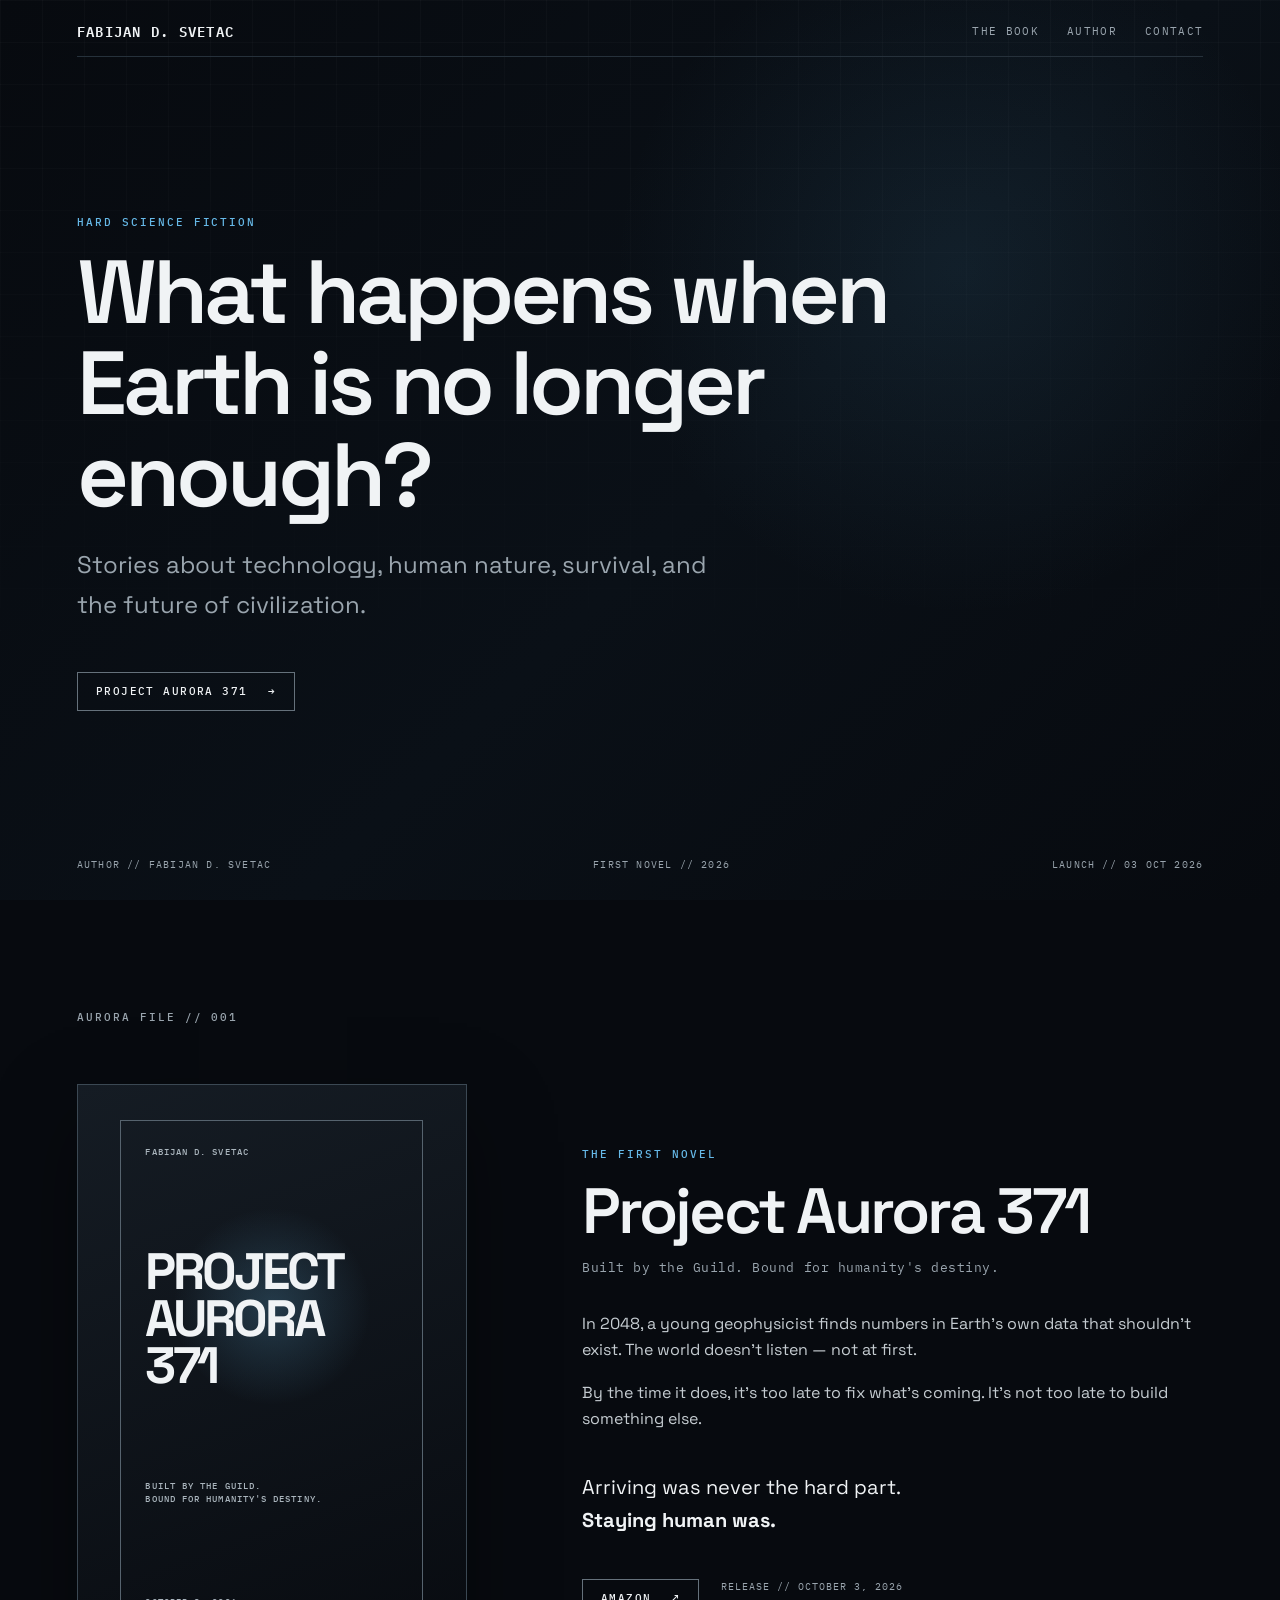
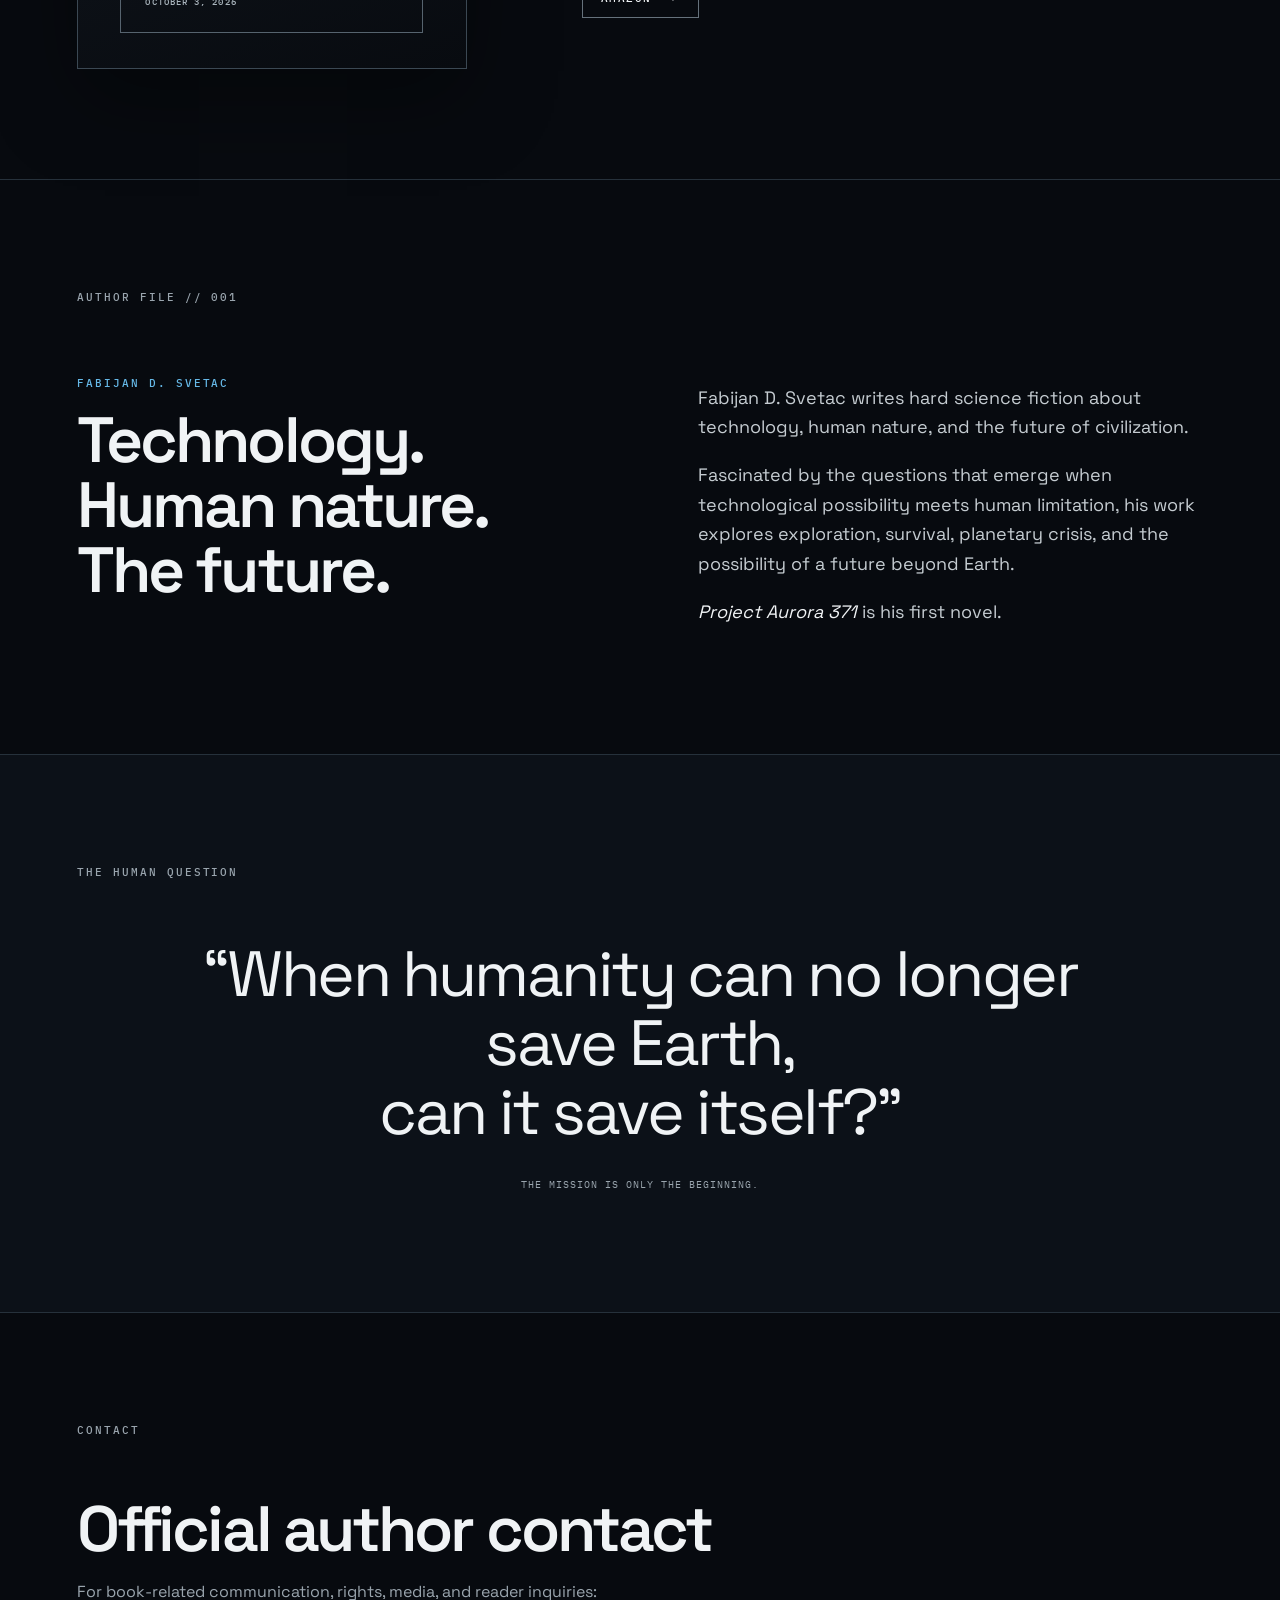
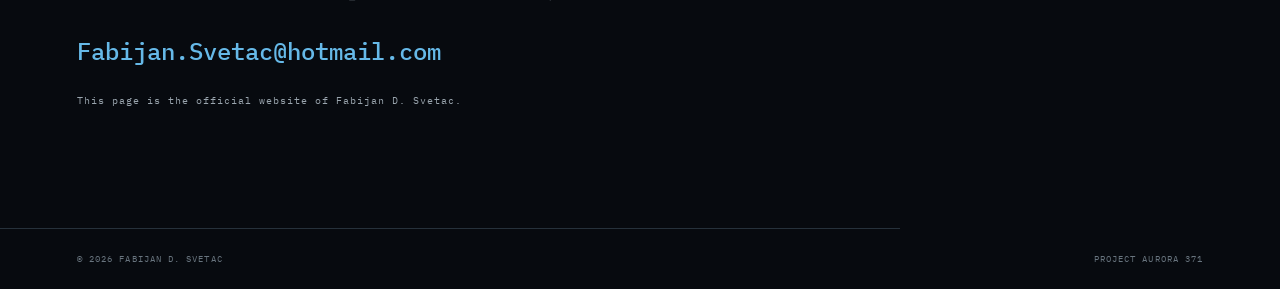
==== index.html @ a47ae898 "fabijan.svetac@hotmail.com" ====
<!DOCTYPE html>
<html lang="en">
<head>
  <meta charset="UTF-8">
  <meta name="viewport" content="width=device-width, initial-scale=1.0">
  <meta name="description" content="Fabijan D. Svetac — hard science fiction about technology, human nature, and the future of civilization. Author of Project Aurora 371.">
  <meta name="robots" content="index, follow">
  <title>Fabijan D. Svetac | Hard Science Fiction</title>
  <link rel="stylesheet" href="styles.css">
</head>
<body>
  <header class="hero">
    <!-- <div class="hud hud-top">FDS // AUTHOR FILE // 001</div> -->
    <nav>
      <a class="brand" href="#top">FABIJAN D. SVETAC</a>
      <div class="nav-links">
        <a href="#book">THE BOOK</a>
        <a href="#author">AUTHOR</a>
        <a href="#contact">CONTACT</a>
      </div>
    </nav>

    <div class="hero-content" id="top">
      <p class="eyebrow">HARD SCIENCE FICTION</p>
      <h1>What happens when<br>Earth is no longer enough?</h1>
      <p class="lead">
        Stories about technology, human nature, survival, and the future of civilization.
      </p>
      <a class="button" href="#book">PROJECT AURORA 371 <span>→</span></a>
    </div>

    <div class="hero-meta">
      <span>AUTHOR // FABIJAN D. SVETAC</span>
      <span>FIRST NOVEL // 2026</span>
      <span>LAUNCH // 03 OCT 2026</span>
    </div>
  </header>

  <main>
    <section class="section book-section" id="book">
      <div class="section-label">AURORA FILE // 001</div>
      <div class="book-grid">
        <div class="book-placeholder" aria-label="Project Aurora 371 cover placeholder">
          <div class="cover-inner">
            <small>FABIJAN D. SVETAC</small>
            <strong>PROJECT<br>AURORA<br>371</strong>
            <span>BUILT BY THE GUILD.<br>BOUND FOR HUMANITY'S DESTINY.</span>
            <em>OCTOBER 3, 2026</em>
          </div>
        </div>

        <div class="book-copy">
          <p class="eyebrow">THE FIRST NOVEL</p>
          <h2>Project Aurora 371</h2>
          <p class="tagline">Built by the Guild. Bound for humanity's destiny.</p>

          <p>
            In 2048, a young geophysicist finds numbers in Earth's own data that shouldn't exist.
            The world doesn't listen — not at first.
          </p>
          <p>
            By the time it does, it's too late to fix what's coming. It's not too late to build
            something else.
          </p>
          <p class="closing-line">Arriving was never the hard part.<br><strong>Staying human was.</strong></p>

          <div class="book-actions">
            <a class="button" href="https://www.amazon.com/dp/B0HFXD8DMG" target="_blank" rel="noopener">AMAZON <span>↗</span></a>
            <span class="release">RELEASE // OCTOBER 3, 2026</span>
          </div>
        </div>
      </div>
    </section>

    <section class="section author-section" id="author">
      <div class="section-label">AUTHOR FILE // 001</div>
      <div class="author-grid">
        <div>
          <p class="eyebrow">FABIJAN D. SVETAC</p>
          <h2>Technology.<br>Human nature.<br>The future.</h2>
        </div>
        <div class="author-copy">
          <p>
            Fabijan D. Svetac writes hard science fiction about technology, human nature,
            and the future of civilization.
          </p>
          <p>
            Fascinated by the questions that emerge when technological possibility meets
            human limitation, his work explores exploration, survival, planetary crisis,
            and the possibility of a future beyond Earth.
          </p>
          <p><em>Project Aurora 371</em> is his first novel.</p>
        </div>
      </div>
    </section>

    <section class="section question-section">
      <div class="section-label">THE HUMAN QUESTION</div>
      <blockquote>
        “When humanity can no longer save Earth,<br>
        can it save itself?”
      </blockquote>
      <p class="question-note">THE MISSION IS ONLY THE BEGINNING.</p>
    </section>

    <section class="section contact-section" id="contact">
      <div class="section-label">CONTACT</div>
      <h2>Official author contact</h2>
      <p>
        For book-related communication, rights, media, and reader inquiries:
      </p>
      <!-- Replace the two placeholders below with the official author email before publishing. -->
      <a class="email" href="mailto:Fabijan.Svetac@hotmail.com">Fabijan.Svetac@hotmail.com</a>
      <p class="small-note">
        This page is the official website of Fabijan D. Svetac.
      </p>
    </section>
  </main>

  <footer>
    <span>© 2026 FABIJAN D. SVETAC</span>
    <span>PROJECT AURORA 371</span>
  </footer>
</body>
</html>
---- styles.css ----
@import url('https://fonts.googleapis.com/css2?family=IBM+Plex+Mono:wght@400;500;600&family=Space+Grotesk:wght@400;500;600;700&display=swap');

:root {
  --bg: #070a0f;
  --panel: #0c1118;
  --text: #f0f3f5;
  --muted: #9aa5ae;
  --line: #26313b;
  --accent: #66b9e8;
}

* { box-sizing: border-box; }

html { scroll-behavior: smooth; }

body {
  margin: 0;
  background: var(--bg);
  color: var(--text);
  font-family: "Space Grotesk", Arial, sans-serif;
  line-height: 1.65;
}

a { color: inherit; text-decoration: none; }

.hero {
  min-height: 100vh;
  padding: 24px 6vw 28px;
  display: flex;
  flex-direction: column;
  justify-content: space-between;
  position: relative;
  overflow: hidden;
  background:
    radial-gradient(circle at 75% 30%, rgba(65, 125, 160, .14), transparent 30%),
    linear-gradient(135deg, #070a0f 0%, #0a1017 55%, #070a0f 100%);
}

.hero::after {
  content: "";
  position: absolute;
  inset: 0;
  pointer-events: none;
  background-image:
    linear-gradient(rgba(255,255,255,.025) 1px, transparent 1px),
    linear-gradient(90deg, rgba(255,255,255,.025) 1px, transparent 1px);
  background-size: 42px 42px;
  mask-image: linear-gradient(to bottom, black, transparent 90%);
}

.hud {
  position: absolute;
  z-index: 2;
  font: 500 11px/1 "IBM Plex Mono", monospace;
  letter-spacing: .18em;
  color: var(--muted);
}

.hud-top { top: 24px; right: 6vw; }

nav {
  z-index: 3;
  display: flex;
  justify-content: space-between;
  align-items: center;
  border-bottom: 1px solid var(--line);
  padding-bottom: 18px;
}

.brand {
  font: 600 14px/1 "IBM Plex Mono", monospace;
  letter-spacing: .09em;
}

.nav-links {
  display: flex;
  gap: 28px;
  font: 400 11px/1 "IBM Plex Mono", monospace;
  letter-spacing: .12em;
  color: var(--muted);
}

.nav-links a:hover, .brand:hover { color: var(--text); }

.hero-content {
  z-index: 2;
  max-width: 850px;
  padding: 9vh 0;
}

.eyebrow, .section-label {
  font: 500 11px/1.3 "IBM Plex Mono", monospace;
  letter-spacing: .18em;
  color: var(--accent);
  text-transform: uppercase;
}

h1, h2 {
  font-weight: 600;
  letter-spacing: -.045em;
  line-height: 1.02;
  margin: 18px 0 24px;
}

h1 { font-size: clamp(48px, 7vw, 96px); }
h2 { font-size: clamp(40px, 5vw, 68px); }

.lead {
  max-width: 650px;
  color: var(--muted);
  font-size: clamp(18px, 2vw, 24px);
}

.button {
  display: inline-flex;
  gap: 20px;
  align-items: center;
  margin-top: 24px;
  padding: 13px 18px;
  border: 1px solid #65717b;
  font: 500 11px/1 "IBM Plex Mono", monospace;
  letter-spacing: .13em;
  transition: .2s ease;
}

.button:hover {
  border-color: var(--accent);
  background: rgba(102,185,232,.08);
}

.hero-meta {
  z-index: 2;
  display: flex;
  justify-content: space-between;
  gap: 20px;
  color: var(--muted);
  font: 400 10px/1.4 "IBM Plex Mono", monospace;
  letter-spacing: .12em;
}

.section {
  padding: 110px 6vw;
  border-bottom: 1px solid var(--line);
}

.section-label {
  margin-bottom: 60px;
  color: var(--muted);
}

.book-grid, .author-grid {
  max-width: 1200px;
  margin: 0 auto;
  display: grid;
  grid-template-columns: minmax(260px, 390px) 1fr;
  gap: 9vw;
  align-items: center;
}

.book-placeholder {
  aspect-ratio: 2 / 3;
  background:
    radial-gradient(circle at 50% 38%, rgba(104,184,228,.23), transparent 24%),
    linear-gradient(160deg, #151c24, #080b10);
  border: 1px solid #3b4853;
  box-shadow: 0 30px 80px rgba(0,0,0,.35);
  display: flex;
  align-items: center;
  justify-content: center;
}

.cover-inner {
  width: 78%;
  height: 88%;
  border: 1px solid #56636e;
  padding: 24px;
  display: flex;
  flex-direction: column;
  justify-content: space-between;
}

.cover-inner small, .cover-inner span, .cover-inner em {
  font: 500 9px/1.5 "IBM Plex Mono", monospace;
  letter-spacing: .12em;
  color: #aab5bd;
}

.cover-inner strong {
  font-size: clamp(30px, 4vw, 52px);
  line-height: .92;
  letter-spacing: -.06em;
}

.cover-inner em { font-style: normal; }

.book-copy { max-width: 650px; }

.book-copy h2 { margin-bottom: 4px; }

.tagline {
  color: var(--muted);
  font: 400 13px/1.5 "IBM Plex Mono", monospace;
  letter-spacing: .04em;
  margin-bottom: 34px;
}

.book-copy p:not(.eyebrow):not(.tagline) { color: #c5ccd1; }

.closing-line {
  margin: 38px 0 0;
  font-size: 20px;
  color: var(--text) !important;
}

.book-actions {
  display: flex;
  align-items: center;
  gap: 22px;
  flex-wrap: wrap;
  margin-top: 18px;
}

.release, .small-note, .question-note {
  color: var(--muted);
  font: 400 10px/1.5 "IBM Plex Mono", monospace;
  letter-spacing: .1em;
}

.author-grid {
  grid-template-columns: 1fr 1fr;
  align-items: start;
}

.author-copy {
  max-width: 620px;
  color: #c5ccd1;
  font-size: 18px;
}

.author-copy em { color: var(--text); }

.question-section {
  text-align: center;
  background: var(--panel);
}

.question-section .section-label { text-align: left; }

blockquote {
  max-width: 1000px;
  margin: 0 auto 30px;
  font-size: clamp(34px, 5vw, 68px);
  line-height: 1.08;
  letter-spacing: -.04em;
}

.contact-section {
  max-width: 900px;
}

.contact-section h2 {
  margin-bottom: 16px;
}

.contact-section p {
  color: var(--muted);
}

.email {
  display: inline-block;
  margin: 14px 0;
  font: 500 clamp(18px, 2vw, 24px)/1.4 "IBM Plex Mono", monospace;
  color: var(--accent);
  word-break: break-word;
}

footer {
  padding: 24px 6vw;
  display: flex;
  justify-content: space-between;
  color: #68747e;
  font: 400 9px/1.4 "IBM Plex Mono", monospace;
  letter-spacing: .12em;
}

@media (max-width: 720px) {
  .hero { min-height: 90vh; }
  .hud-top { display: none; }
  nav { align-items: flex-start; }
  .nav-links { gap: 12px; flex-direction: column; text-align: right; }
  .hero-meta { flex-direction: column; }
  .section { padding: 80px 7vw; }
  .section-label { margin-bottom: 40px; }
  .book-grid, .author-grid { grid-template-columns: 1fr; gap: 48px; }
  .book-placeholder { max-width: 300px; margin: 0 auto; }
  .author-copy { font-size: 16px; }
  footer { flex-direction: column; gap: 10px; }
}
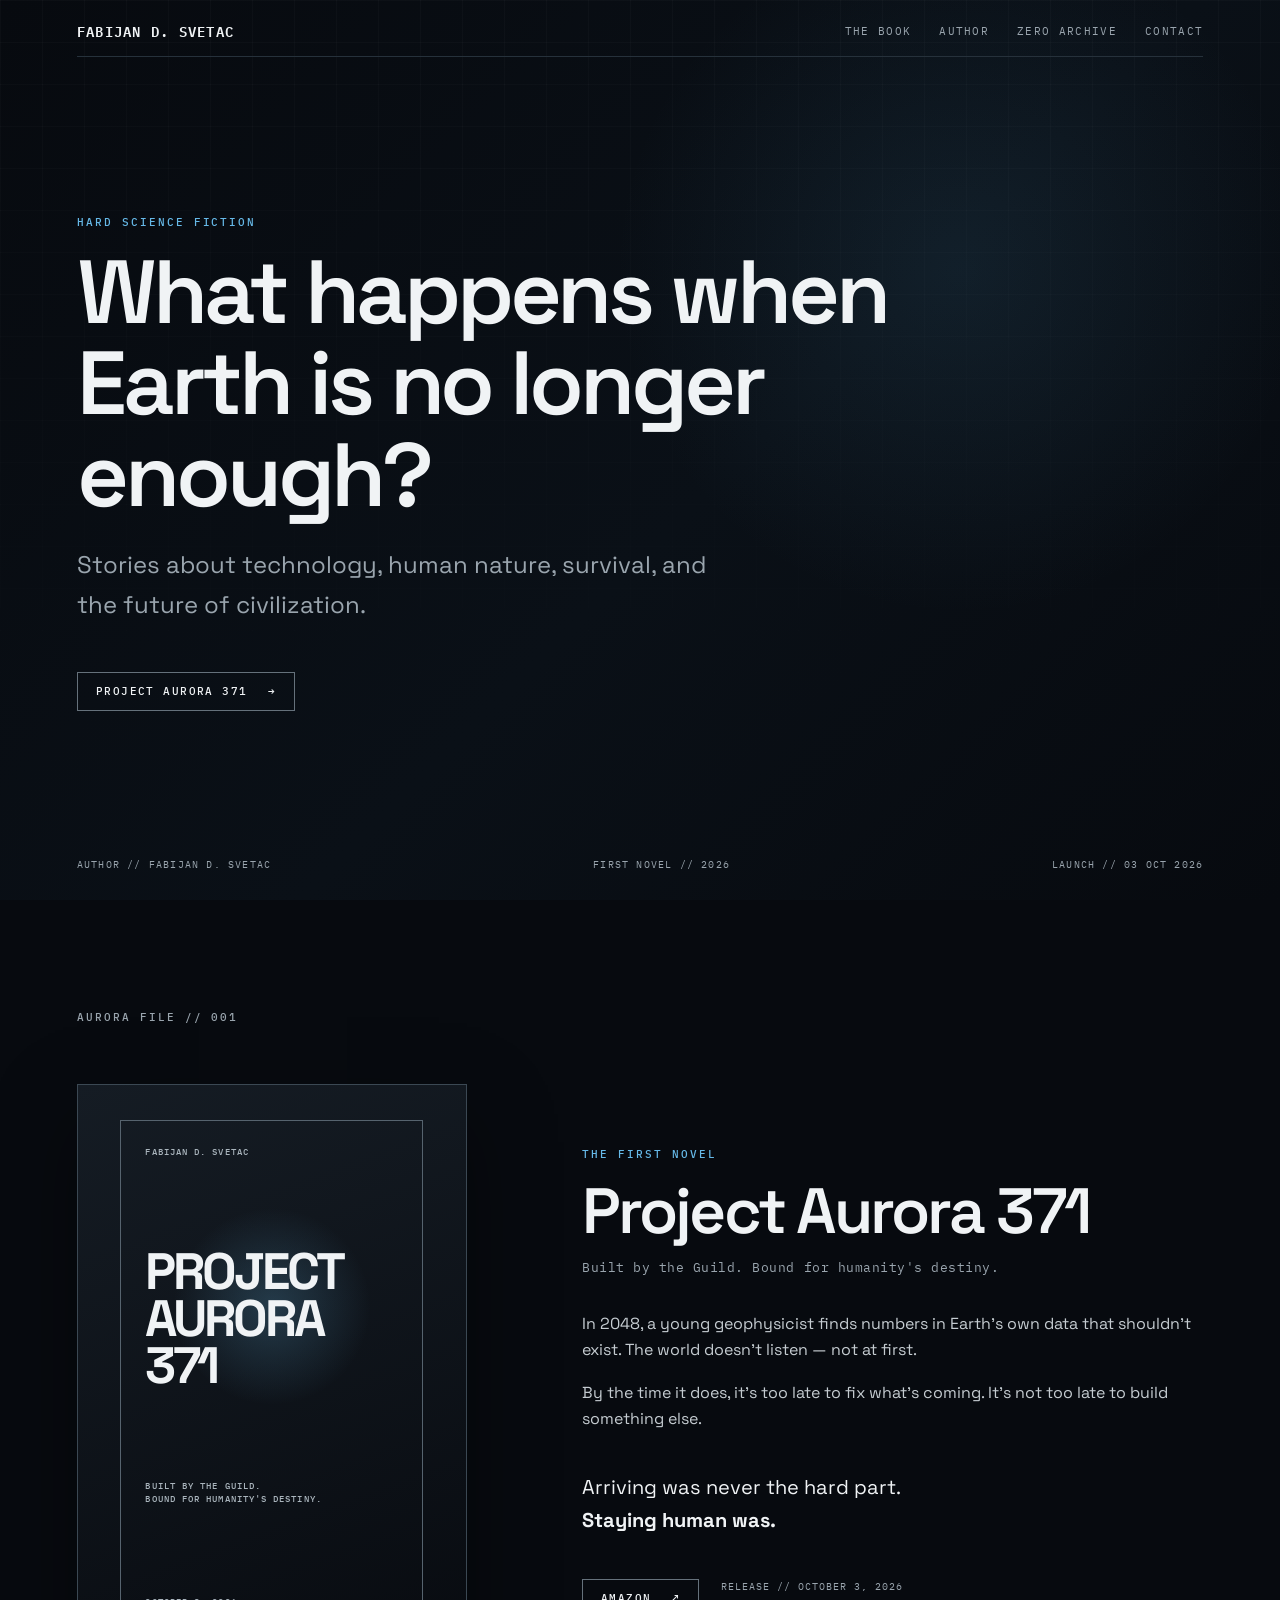
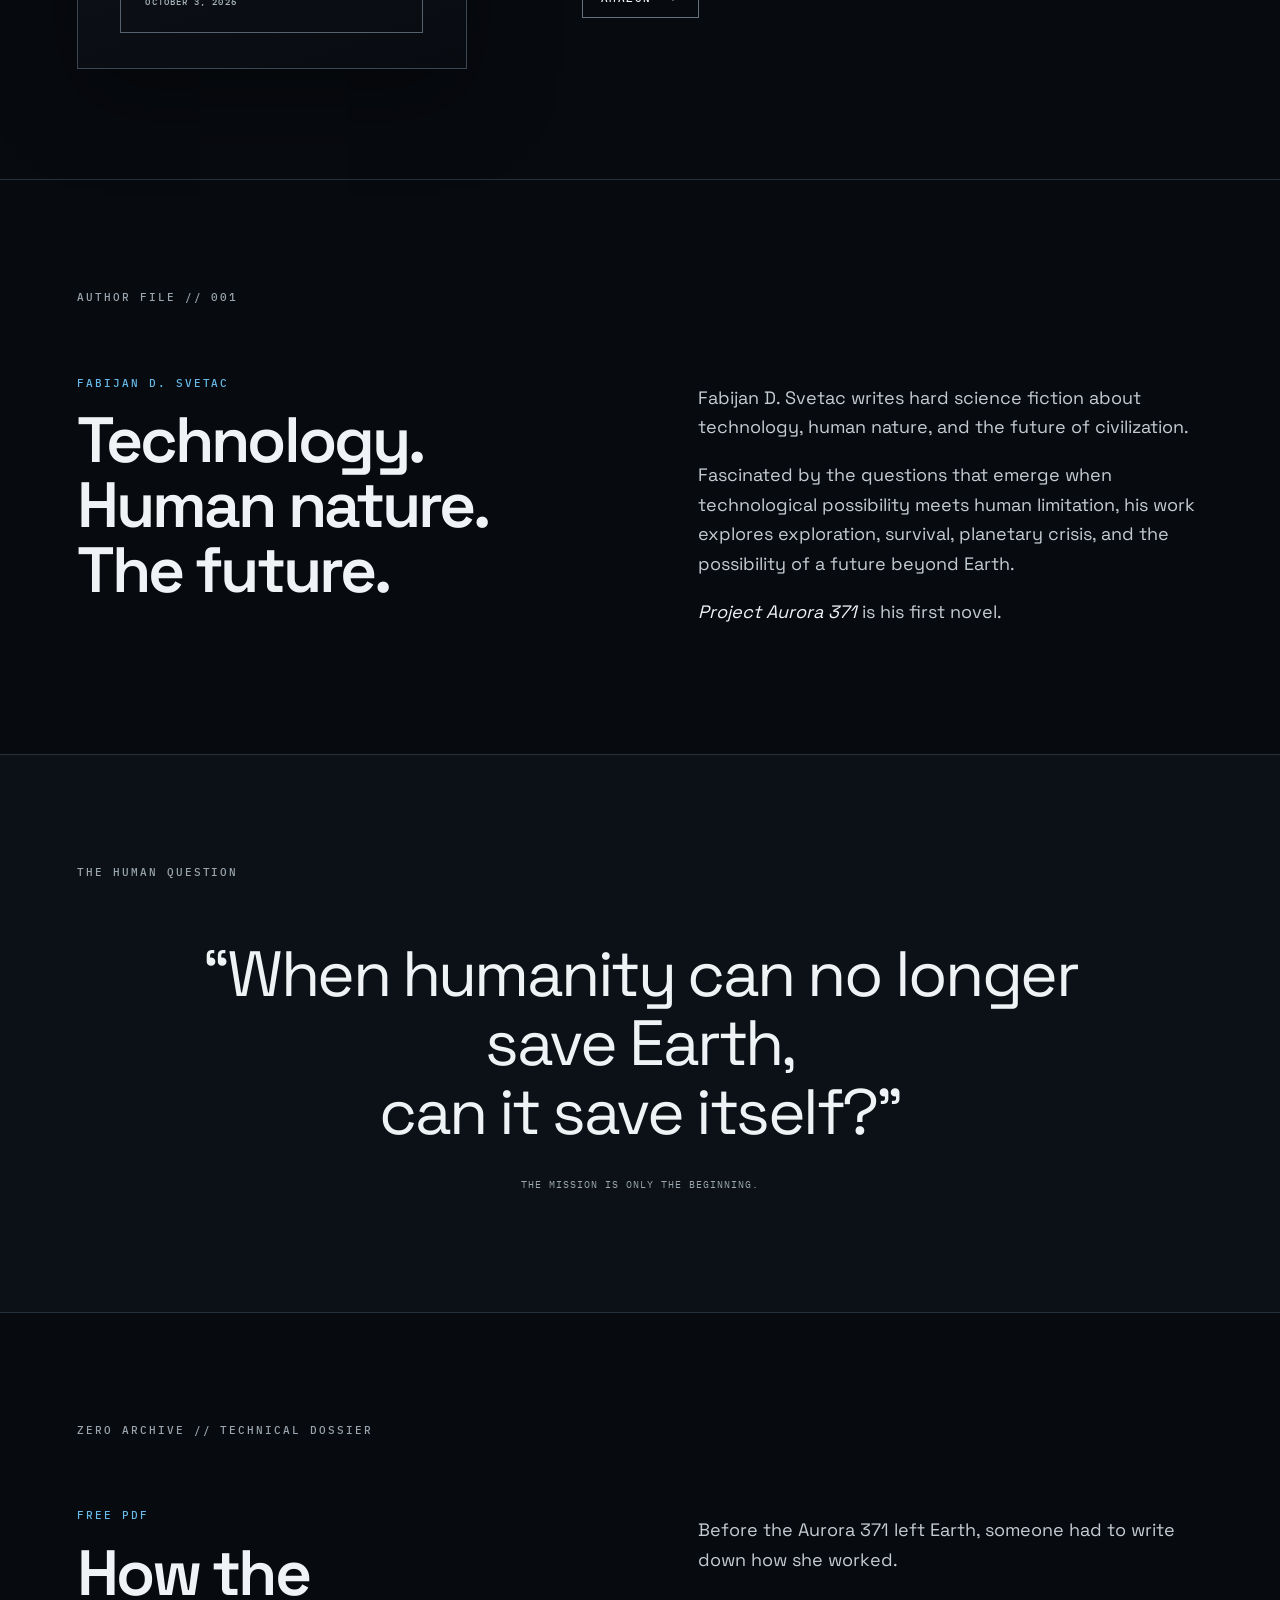
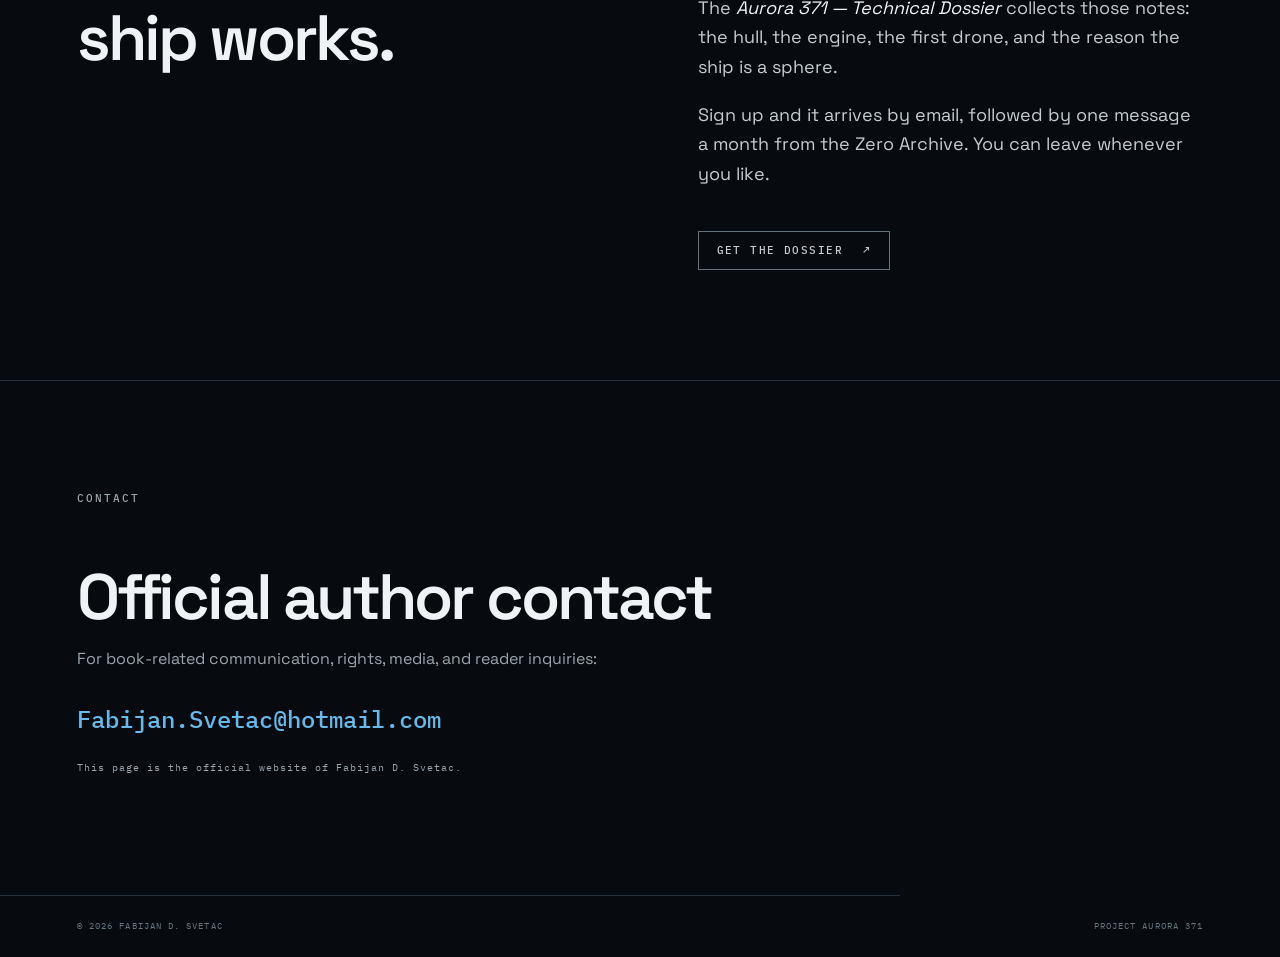
==== commit 809d8350: "Update index.html" ====
--- a/index.html
+++ b/index.html
@@ -16,6 +16,7 @@
       <div class="nav-links">
         <a href="#book">THE BOOK</a>
         <a href="#author">AUTHOR</a>
+        <a href="#archive">ZERO ARCHIVE</a>
         <a href="#contact">CONTACT</a>
       </div>
     </nav>
@@ -103,6 +104,30 @@
       <p class="question-note">THE MISSION IS ONLY THE BEGINNING.</p>
     </section>
 
+    <section class="section archive-section" id="archive">
+      <div class="section-label">ZERO ARCHIVE // TECHNICAL DOSSIER</div>
+      <div class="author-grid">
+        <div>
+          <p class="eyebrow">FREE PDF</p>
+          <h2>How the<br>ship works.</h2>
+        </div>
+        <div class="author-copy">
+          <p>
+            Before the Aurora 371 left Earth, someone had to write down how she worked.
+          </p>
+          <p>
+            The <em>Aurora 371 — Technical Dossier</em> collects those notes: the hull, the engine,
+            the first drone, and the reason the ship is a sphere.
+          </p>
+          <p>
+            Sign up and it arrives by email, followed by one message a month from the Zero Archive.
+            You can leave whenever you like.
+          </p>
+          <a class="button" href="https://personal-osihza.subscribepage.io" target="_blank" rel="noopener">GET THE DOSSIER <span>↗</span></a>
+        </div>
+      </div>
+    </section>
+
     <section class="section contact-section" id="contact">
       <div class="section-label">CONTACT</div>
       <h2>Official author contact</h2>
